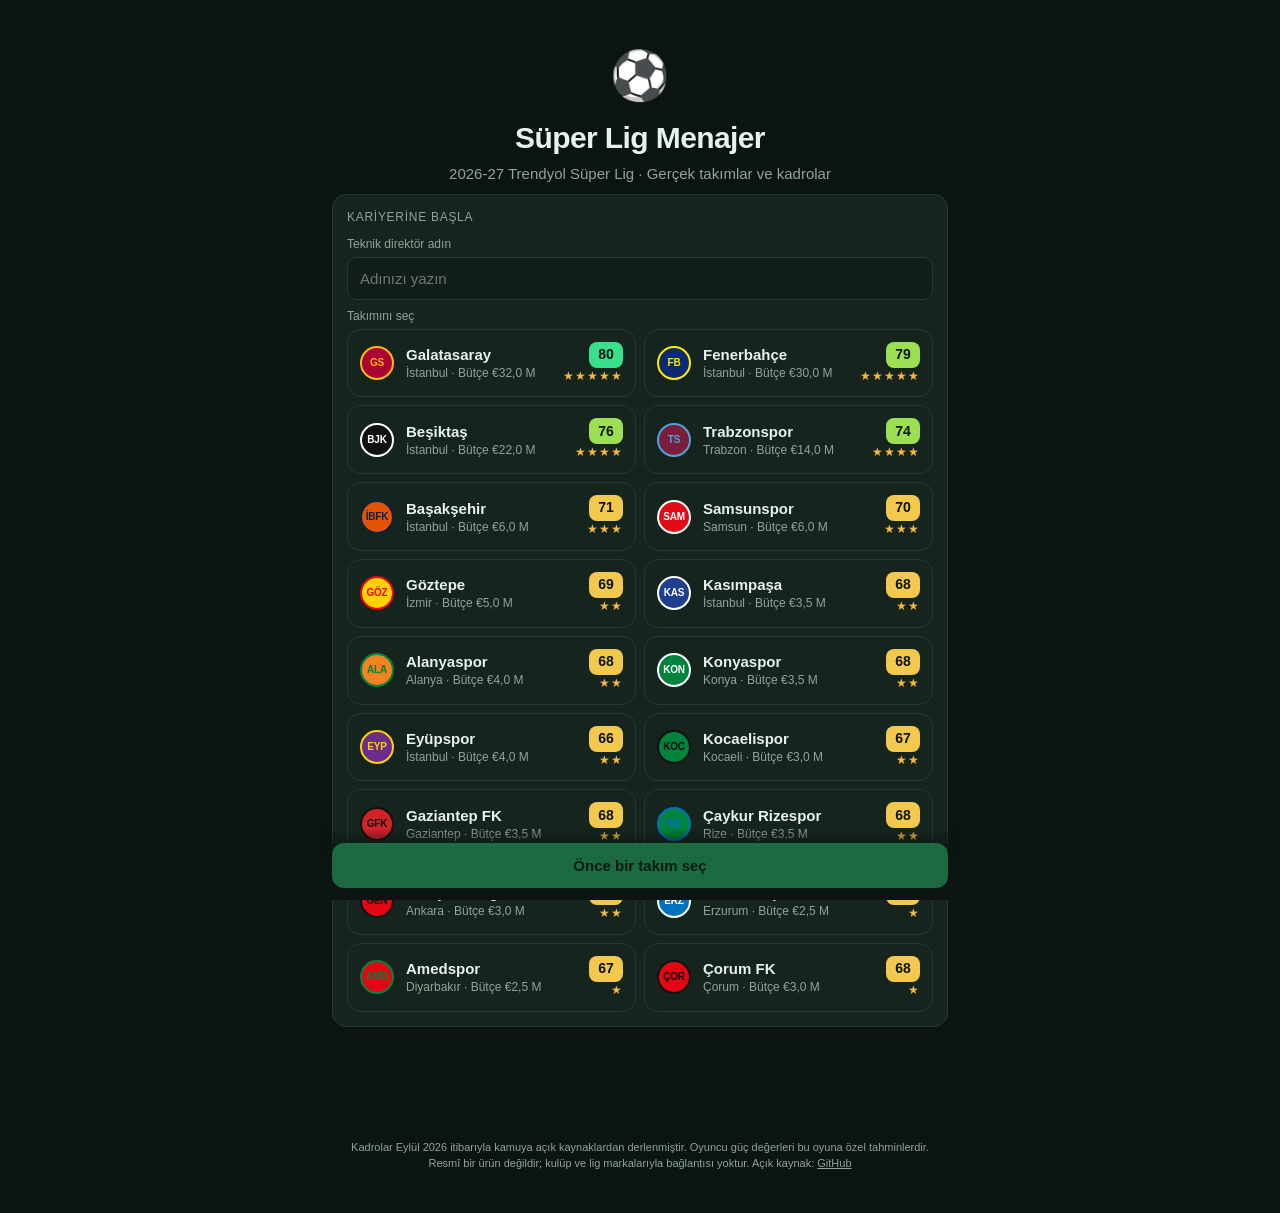
==== index.html @ 1d1dc40d "Süper Lig Menajer 2026-27: ilk oynanabilir sürüm - 18 takım ve Eylül 2026 kadroları (yaklaşık 490 oy" ====
<!doctype html>
<html lang="tr">
<head>
  <meta charset="utf-8">
  <meta name="viewport" content="width=device-width, initial-scale=1, viewport-fit=cover">
  <meta name="theme-color" content="#0b1410">
  <meta name="description" content="2026-27 Türkiye Süper Lig teknik direktörlük oyunu. Gerçek takımlar, gerçek kadrolar, transferler, sakatlıklar ve canlı maç motoru.">
  <meta name="apple-mobile-web-app-capable" content="yes">
  <meta name="apple-mobile-web-app-status-bar-style" content="black-translucent">
  <meta name="apple-mobile-web-app-title" content="SL Menajer">
  <link rel="manifest" href="manifest.webmanifest">
  <link rel="icon" href="icons/icon-192.png">
  <link rel="apple-touch-icon" href="icons/icon-192.png">
  <title>Süper Lig Menajer 2026-27</title>
  <link rel="stylesheet" href="css/style.css">
</head>
<body>
  <div id="app"><div class="boot">Yükleniyor…</div></div>
  <div id="modal" hidden></div>
  <div id="toast" hidden></div>
  <noscript>Bu oyunu oynamak için tarayıcınızda JavaScript açık olmalı.</noscript>
  <script type="module" src="js/main.js"></script>
</body>
</html>
---- css/style.css ----
:root {
  --bg: #0b1410;
  --bg2: #111d18;
  --card: #16241e;
  --card2: #1c2d26;
  --line: #26392f;
  --text: #e8f1ec;
  --muted: #8ea59a;
  --accent: #2fd27a;
  --accent-ink: #062414;
  --warn: #f5b841;
  --bad: #f0564f;
  --info: #5aa9ff;
  --elite: #37e08a;
  --good: #9ddf52;
  --mid: #f2c94c;
  --low: #f08a4b;
  --radius: 14px;
  --nav-h: 64px;
  --safe-b: env(safe-area-inset-bottom, 0px);
  --safe-t: env(safe-area-inset-top, 0px);
}

* { box-sizing: border-box; -webkit-tap-highlight-color: transparent; }
[hidden] { display: none !important; }
html, body { margin: 0; background: var(--bg); color: var(--text); }
body {
  font: 15px/1.4 -apple-system, BlinkMacSystemFont, "Segoe UI", Roboto, "Helvetica Neue", Arial, sans-serif;
  overscroll-behavior-y: none;
}
button, input, select { font: inherit; color: inherit; }
button { cursor: pointer; }
.boot { display: grid; place-items: center; height: 100vh; color: var(--muted); }

/* --- Yerleşim --- */
.shell { max-width: 640px; margin: 0 auto; min-height: 100vh; padding-bottom: calc(var(--nav-h) + var(--safe-b) + 12px); }
.top {
  position: sticky; top: 0; z-index: 20;
  display: flex; align-items: center; gap: 10px;
  padding: calc(10px + var(--safe-t)) 14px 10px;
  background: rgba(11, 20, 16, 0.94); backdrop-filter: blur(10px);
  border-bottom: 1px solid var(--line);
}
.top-info { flex: 1; min-width: 0; }
.top-team { font-weight: 700; white-space: nowrap; overflow: hidden; text-overflow: ellipsis; }
.top-sub { font-size: 12px; color: var(--muted); }
.top-sub b { color: var(--accent); font-weight: 600; }
.btn-continue {
  border: 0; border-radius: 999px; padding: 10px 18px; font-weight: 700;
  background: var(--accent); color: var(--accent-ink); box-shadow: 0 4px 16px rgba(47, 210, 122, 0.25);
}
.btn-continue:active { transform: scale(0.97); }

.nav {
  position: fixed; left: 0; right: 0; bottom: 0; z-index: 30;
  display: flex; justify-content: center;
  background: rgba(17, 29, 24, 0.97); border-top: 1px solid var(--line);
  padding-bottom: var(--safe-b);
}
.nav-inner { display: flex; width: 100%; max-width: 640px; }
.nav button {
  flex: 1; height: var(--nav-h); border: 0; background: none; color: var(--muted);
  display: flex; flex-direction: column; align-items: center; justify-content: center; gap: 2px; font-size: 11px; position: relative;
}
.nav button .ic { font-size: 20px; line-height: 1; }
.nav button.on { color: var(--accent); }
.nav .dot {
  position: absolute; top: 8px; left: calc(50% + 8px); min-width: 17px; height: 17px; padding: 0 4px;
  border-radius: 9px; background: var(--bad); color: #fff; font-size: 10px; font-weight: 700; display: grid; place-items: center;
}

main { padding: 12px 12px 0; }
.card { background: var(--card); border: 1px solid var(--line); border-radius: var(--radius); padding: 14px; margin-bottom: 12px; }
.card-h { display: flex; justify-content: space-between; align-items: baseline; font-size: 12px; text-transform: uppercase; letter-spacing: 0.06em; color: var(--muted); margin-bottom: 10px; }
.card-h span { text-transform: none; letter-spacing: 0; }
.muted { color: var(--muted); }
.small { font-size: 12px; }
.center { text-align: center; }
.row-flex { display: flex; gap: 8px; align-items: center; }
.grow { flex: 1; min-width: 0; }
.ellipsis { white-space: nowrap; overflow: hidden; text-overflow: ellipsis; }
.hr { height: 1px; background: var(--line); margin: 12px 0; }
.spacer { height: 8px; }

/* --- Düğmeler --- */
.btn {
  border: 1px solid var(--line); background: var(--card2); border-radius: 12px; padding: 11px 14px; font-weight: 600;
}
.btn:active { transform: scale(0.98); }
.btn.primary { background: var(--accent); color: var(--accent-ink); border-color: transparent; }
.btn.danger { background: rgba(240, 86, 79, 0.15); color: #ff8b85; border-color: rgba(240, 86, 79, 0.35); }
.btn.ghost { background: transparent; }
.btn.block { display: block; width: 100%; margin-top: 10px; }
.btn[disabled] { opacity: 0.45; pointer-events: none; }
.btns { display: flex; gap: 8px; flex-wrap: wrap; margin-top: 12px; }
.btns .btn { flex: 1; min-width: 120px; }

.tabs { display: flex; gap: 6px; margin-bottom: 12px; overflow-x: auto; scrollbar-width: none; }
.tabs::-webkit-scrollbar { display: none; }
.tabs button {
  border: 1px solid var(--line); background: var(--bg2); color: var(--muted);
  padding: 8px 14px; border-radius: 999px; white-space: nowrap; font-size: 13px; font-weight: 600;
}
.tabs button.on { background: var(--text); color: var(--bg); border-color: var(--text); }

.seg { display: flex; background: var(--bg2); border: 1px solid var(--line); border-radius: 12px; padding: 3px; }
.seg button { flex: 1; border: 0; background: none; padding: 8px 6px; border-radius: 9px; color: var(--muted); font-size: 13px; font-weight: 600; }
.seg button.on { background: var(--card2); color: var(--text); box-shadow: inset 0 0 0 1px var(--line); }

/* --- Rozet ve etiketler --- */
.badge {
  display: inline-grid; place-items: center; flex: none;
  width: 34px; height: 34px; border-radius: 50%;
  font-size: 10px; font-weight: 800; letter-spacing: -0.02em;
  border: 2px solid; text-shadow: none;
}
.badge.lg { width: 56px; height: 56px; font-size: 15px; border-width: 3px; }
.badge.sm { width: 24px; height: 24px; font-size: 8px; border-width: 2px; }

.ovr {
  display: inline-grid; place-items: center; min-width: 34px; height: 26px; padding: 0 6px;
  border-radius: 8px; font-weight: 800; font-size: 14px; color: #0b1410;
}
.r-elite { background: var(--elite); }
.r-good { background: var(--good); }
.r-mid { background: var(--mid); }
.r-low { background: var(--low); }

.pos {
  display: inline-block; min-width: 38px; text-align: center; font-size: 10px; font-weight: 800;
  padding: 3px 5px; border-radius: 6px; background: var(--bg2); border: 1px solid var(--line); color: var(--muted);
}
.pos.g-GK { color: #f5b841; }
.pos.g-DEF { color: #5aa9ff; }
.pos.g-MID { color: #37e08a; }
.pos.g-ATT { color: #f0564f; }

.tag { display: inline-block; font-size: 11px; padding: 2px 7px; border-radius: 6px; background: var(--bg2); border: 1px solid var(--line); color: var(--muted); }
.tag.warn { color: var(--warn); border-color: rgba(245, 184, 65, 0.4); }
.tag.bad { color: #ff8b85; border-color: rgba(240, 86, 79, 0.4); }
.tag.ok { color: var(--accent); border-color: rgba(47, 210, 122, 0.4); }
.tag.info { color: var(--info); border-color: rgba(90, 169, 255, 0.4); }

.bar { height: 6px; border-radius: 3px; background: var(--bg2); overflow: hidden; }
.bar > i { display: block; height: 100%; border-radius: 3px; background: var(--accent); }
.bar.warn > i { background: var(--warn); }
.bar.bad > i { background: var(--bad); }

.form-chip { display: inline-grid; place-items: center; width: 20px; height: 20px; border-radius: 5px; font-size: 11px; font-weight: 800; color: #0b1410; margin-right: 3px; }
.form-G { background: var(--elite); }
.form-B { background: #aab5af; }
.form-M { background: var(--bad); color: #fff; }

/* --- Listeler --- */
.list { display: flex; flex-direction: column; }
.item {
  display: flex; align-items: center; gap: 10px; padding: 10px 4px; border-bottom: 1px solid var(--line);
  background: none; border-left: 0; border-right: 0; border-top: 0; width: 100%; text-align: left;
}
.item:last-child { border-bottom: 0; }
.item:active { background: rgba(255, 255, 255, 0.03); }
.item .name { font-weight: 600; }
.item .sub { font-size: 12px; color: var(--muted); }
.item .icons { font-size: 13px; }
.cond { width: 38px; }
.cond .bar { height: 5px; }
.cond small { display: block; font-size: 10px; color: var(--muted); text-align: right; }

/* --- Ana sayfa --- */
.vs { display: flex; align-items: center; justify-content: space-between; gap: 8px; margin: 6px 0 10px; }
.vs-team { flex: 1; display: flex; flex-direction: column; align-items: center; gap: 6px; text-align: center; min-width: 0; }
.vs-team .nm { font-weight: 700; font-size: 14px; }
.vs-mid { text-align: center; font-weight: 800; font-size: 18px; min-width: 90px; }
.vs-mid small { display: block; font-weight: 500; font-size: 11px; color: var(--muted); margin-top: 2px; }
.kpis { display: grid; grid-template-columns: repeat(3, 1fr); gap: 8px; }
.kpi { background: var(--bg2); border: 1px solid var(--line); border-radius: 12px; padding: 10px; text-align: center; }
.kpi b { display: block; font-size: 20px; }
.kpi span { font-size: 11px; color: var(--muted); }
.news-item { padding: 8px 0; border-bottom: 1px solid var(--line); font-size: 13px; }
.news-item:last-child { border-bottom: 0; }
.news-item small { color: var(--muted); display: block; font-size: 11px; }

/* --- Tablo --- */
.table-wrap { overflow-x: auto; }
table.tbl { width: 100%; border-collapse: collapse; font-size: 13px; }
.tbl th { font-size: 11px; color: var(--muted); font-weight: 600; text-align: center; padding: 6px 3px; border-bottom: 1px solid var(--line); }
.tbl td { text-align: center; padding: 7px 3px; border-bottom: 1px solid var(--line); }
.tbl td.tl, .tbl th.tl { text-align: left; }
.tbl tr.me td { background: rgba(47, 210, 122, 0.1); }
.tbl td.rank { width: 26px; font-weight: 700; border-left: 3px solid transparent; }
.tbl tr.z-cl td.rank { border-left-color: var(--info); }
.tbl tr.z-el td.rank { border-left-color: var(--warn); }
.tbl tr.z-rel td.rank { border-left-color: var(--bad); }
.tbl .teamcell { display: flex; align-items: center; gap: 6px; }
.tbl b { font-weight: 800; }
.legend { display: flex; gap: 12px; flex-wrap: wrap; font-size: 11px; color: var(--muted); margin-top: 10px; }
.legend i { display: inline-block; width: 10px; height: 10px; border-radius: 2px; margin-right: 4px; vertical-align: -1px; }

.fx { display: grid; grid-template-columns: 1fr auto 1fr; align-items: center; gap: 8px; padding: 10px 2px; border-bottom: 1px solid var(--line); width: 100%; background: none; border-left: 0; border-right: 0; border-top: 0; }
.fx:last-child { border-bottom: 0; }
.fx .h { display: flex; align-items: center; justify-content: flex-end; gap: 6px; text-align: right; min-width: 0; }
.fx .a { display: flex; align-items: center; gap: 6px; min-width: 0; }
.fx .sc { font-weight: 800; min-width: 54px; text-align: center; background: var(--bg2); border-radius: 8px; padding: 4px 6px; }
.fx .sc.tbd { font-weight: 500; font-size: 11px; color: var(--muted); }
.fx.me { background: rgba(47, 210, 122, 0.07); }
.round-nav { display: flex; align-items: center; justify-content: space-between; margin-bottom: 8px; }
.round-nav button { width: 40px; height: 36px; border-radius: 10px; border: 1px solid var(--line); background: var(--bg2); font-size: 18px; }

/* --- Taktik tahtası --- */
.pitch {
  position: relative; width: 100%; aspect-ratio: 3 / 4; max-height: 70vh; margin: 0 auto;
  border-radius: 14px; overflow: hidden;
  background:
    linear-gradient(transparent 49.6%, rgba(255,255,255,.18) 49.6%, rgba(255,255,255,.18) 50.4%, transparent 50.4%),
    radial-gradient(circle at 50% 50%, transparent 17%, rgba(255,255,255,.18) 17.4%, transparent 17.8%),
    repeating-linear-gradient(180deg, #1d6b3e 0 10%, #1a6239 10% 20%);
  border: 2px solid rgba(255,255,255,.2);
}
.pitch::before, .pitch::after {
  content: ""; position: absolute; left: 25%; width: 50%; height: 14%; border: 2px solid rgba(255,255,255,.18);
}
.pitch::before { top: -2px; border-top: 0; }
.pitch::after { bottom: -2px; border-bottom: 0; }
.slot {
  position: absolute; transform: translate(-50%, -50%); z-index: 2;
  display: flex; flex-direction: column; align-items: center; gap: 1px;
  background: none; border: 0; padding: 0; width: 76px;
}
.slot .disc {
  width: 38px; height: 38px; border-radius: 50%; display: grid; place-items: center;
  font-weight: 800; font-size: 14px; background: #f4f7f5; color: #0b1410; border: 3px solid var(--accent);
  box-shadow: 0 2px 8px rgba(0,0,0,.35);
}
.slot.fit-ok .disc { border-color: var(--warn); }
.slot.fit-bad .disc { border-color: var(--bad); }
.slot.empty .disc { background: rgba(0,0,0,.35); color: #fff; border-style: dashed; }
.slot .nm { font-size: 10.5px; font-weight: 700; background: rgba(0,0,0,.55); padding: 1px 5px; border-radius: 5px; max-width: 76px; white-space: nowrap; overflow: hidden; text-overflow: ellipsis; }
.slot .ps { font-size: 9px; color: rgba(255,255,255,.75); }
.controls { display: grid; gap: 10px; margin-bottom: 12px; }
select.sel, input.inp {
  width: 100%; background: var(--bg2); border: 1px solid var(--line); border-radius: 10px; padding: 10px 12px; color: var(--text);
}
label.lbl { display: block; font-size: 12px; color: var(--muted); margin-bottom: 4px; }
.filters { display: grid; grid-template-columns: 1fr 1fr; gap: 8px; }
.filters .full { grid-column: 1 / -1; }
input[type=range] { width: 100%; accent-color: var(--accent); }

/* --- Modal --- */
#modal {
  position: fixed; inset: 0; z-index: 100; display: flex; align-items: flex-end; justify-content: center;
  background: rgba(0, 0, 0, 0.6);
}
.sheet {
  width: 100%; max-width: 640px; max-height: 92vh; overflow-y: auto;
  background: var(--bg2); border-radius: 20px 20px 0 0; border: 1px solid var(--line); border-bottom: 0;
  padding: 16px 16px calc(20px + var(--safe-b));
  animation: up 0.18s ease-out;
}
@keyframes up { from { transform: translateY(30px); opacity: 0.4; } to { transform: none; opacity: 1; } }
.sheet-h { display: flex; align-items: center; gap: 10px; margin-bottom: 12px; }
.sheet-h h2 { margin: 0; font-size: 18px; flex: 1; min-width: 0; }
.x { width: 34px; height: 34px; border-radius: 50%; border: 1px solid var(--line); background: var(--card); font-size: 16px; }
.grid2 { display: grid; grid-template-columns: 1fr 1fr; gap: 8px; }
.grid3 { display: grid; grid-template-columns: repeat(3, 1fr); gap: 8px; }
.stat { background: var(--card); border: 1px solid var(--line); border-radius: 10px; padding: 8px 10px; }
.stat span { display: block; font-size: 11px; color: var(--muted); }
.stat b { font-size: 15px; }
.note { margin-top: 10px; padding: 10px 12px; border-radius: 10px; background: var(--card); border: 1px solid var(--line); font-size: 14px; }
.note.ok { border-color: rgba(47,210,122,.5); }
.note.bad { border-color: rgba(240,86,79,.5); }
.msg-body { white-space: pre-line; line-height: 1.5; }

#toast {
  position: fixed; left: 50%; bottom: calc(var(--nav-h) + var(--safe-b) + 16px); transform: translateX(-50%); z-index: 200;
  background: var(--text); color: var(--bg); padding: 10px 16px; border-radius: 12px; font-weight: 600; font-size: 14px;
  max-width: calc(100% - 32px); box-shadow: 0 6px 24px rgba(0,0,0,.4);
}

/* --- Canlı maç --- */
.match { max-width: 640px; margin: 0 auto; min-height: 100vh; display: flex; flex-direction: column; padding: calc(10px + var(--safe-t)) 12px calc(12px + var(--safe-b)); }
.sb { display: grid; grid-template-columns: 1fr auto 1fr; align-items: center; gap: 8px; background: var(--card); border: 1px solid var(--line); border-radius: 16px; padding: 14px 10px; }
.sb-team { display: flex; flex-direction: column; align-items: center; gap: 6px; text-align: center; font-weight: 700; font-size: 13px; min-width: 0; }
.sb-score { font-size: 38px; font-weight: 900; letter-spacing: 0.02em; text-align: center; line-height: 1; }
.sb-min { font-size: 13px; font-weight: 700; color: var(--accent); margin-top: 6px; }
.poss { display: flex; height: 6px; border-radius: 3px; overflow: hidden; margin: 10px 0 4px; }
.mstats { display: flex; justify-content: space-between; font-size: 12px; color: var(--muted); }
.mctl { display: flex; gap: 6px; margin: 10px 0 8px; }
.mctl .btn { padding: 9px 10px; font-size: 13px; }
.mctl .btn.on { background: var(--text); color: var(--bg); }
.feed { flex: 1; overflow-y: auto; margin-top: 8px; display: flex; flex-direction: column; gap: 6px; min-height: 200px; }
.ev { display: flex; gap: 10px; padding: 8px 10px; border-radius: 10px; background: var(--card); font-size: 13.5px; border-left: 3px solid transparent; }
.ev .t { font-weight: 800; color: var(--muted); min-width: 34px; }
.ev.goal { background: rgba(47, 210, 122, 0.14); border-left-color: var(--accent); font-weight: 600; }
.ev.red { border-left-color: var(--bad); }
.ev.yellow { border-left-color: var(--warn); }
.ev.half, .ev.end, .ev.info { background: var(--card2); color: var(--muted); font-weight: 600; }
.ev.filler { background: transparent; color: var(--muted); }

.hero { text-align: center; padding: 30px 16px 10px; }
.hero h1 { font-size: 30px; margin: 8px 0 4px; letter-spacing: -0.02em; }
.hero p { color: var(--muted); margin: 0; }
.ball { font-size: 48px; }
.team-pick { display: grid; grid-template-columns: 1fr; gap: 8px; }
.team-card {
  display: flex; align-items: center; gap: 12px; padding: 12px; border-radius: 14px; border: 1px solid var(--line);
  background: var(--card); text-align: left; width: 100%;
}
.team-card.on { border-color: var(--accent); box-shadow: inset 0 0 0 1px var(--accent); }
.stars { color: var(--warn); font-size: 12px; letter-spacing: 1px; }
.start-bar {
  position: sticky; bottom: 0; z-index: 10; margin: 0 -12px; padding: 4px 12px calc(12px + var(--safe-b));
  background: linear-gradient(transparent, var(--bg) 35%);
}
.footer-note { color: var(--muted); font-size: 11px; text-align: center; padding: 18px 10px 30px; line-height: 1.5; }
.footer-note a { color: var(--muted); }

@media (min-width: 560px) {
  .team-pick { grid-template-columns: 1fr 1fr; }
  #modal { align-items: center; }
  .sheet { border-radius: 20px; border-bottom: 1px solid var(--line); max-height: 86vh; }
}
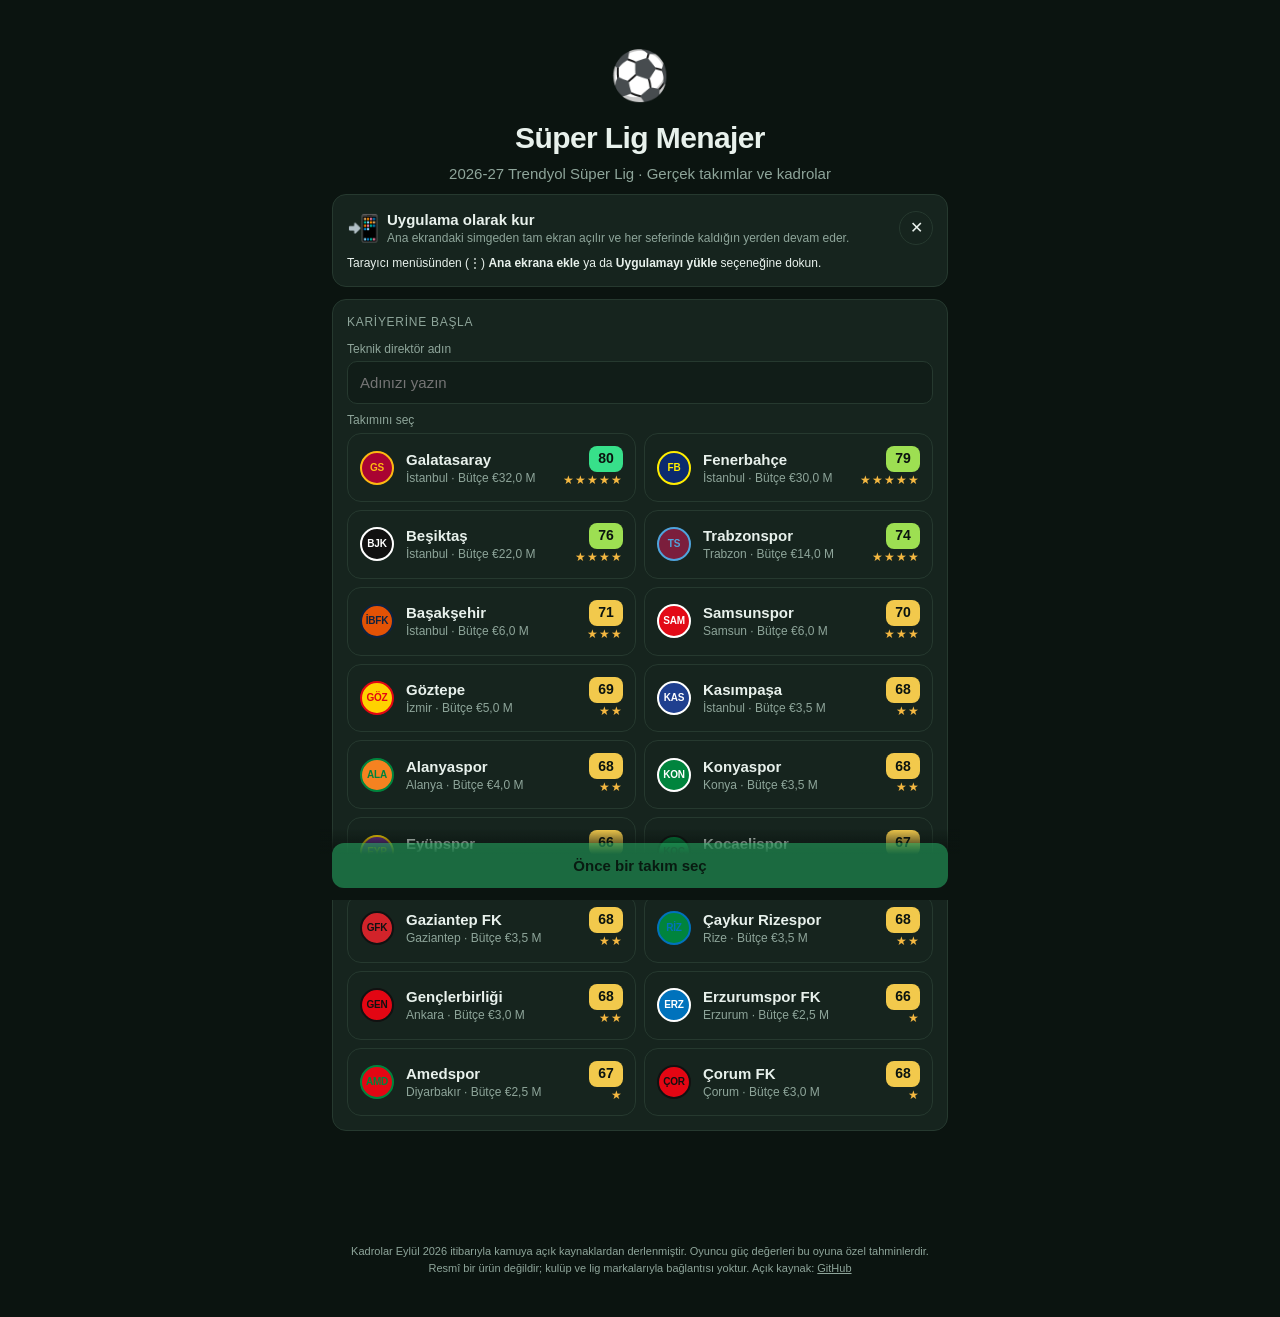
==== commit e7ceeac5: "Mobil uygulama deneyimi: kaldığı yerden açılış ve kurulum - Kayıt varsa başlangıç ekranı atlanır, oy" ====
--- a/index.html
+++ b/index.html
@@ -5,12 +5,13 @@
   <meta name="viewport" content="width=device-width, initial-scale=1, viewport-fit=cover">
   <meta name="theme-color" content="#0b1410">
   <meta name="description" content="2026-27 Türkiye Süper Lig teknik direktörlük oyunu. Gerçek takımlar, gerçek kadrolar, transferler, sakatlıklar ve canlı maç motoru.">
+  <meta name="mobile-web-app-capable" content="yes">
   <meta name="apple-mobile-web-app-capable" content="yes">
   <meta name="apple-mobile-web-app-status-bar-style" content="black-translucent">
   <meta name="apple-mobile-web-app-title" content="SL Menajer">
   <link rel="manifest" href="manifest.webmanifest">
   <link rel="icon" href="icons/icon-192.png">
-  <link rel="apple-touch-icon" href="icons/icon-192.png">
+  <link rel="apple-touch-icon" sizes="180x180" href="icons/apple-touch-icon.png">
   <title>Süper Lig Menajer 2026-27</title>
   <link rel="stylesheet" href="css/style.css">
 </head>
--- a/css/style.css
+++ b/css/style.css
@@ -24,6 +24,10 @@
 * { box-sizing: border-box; -webkit-tap-highlight-color: transparent; }
 [hidden] { display: none !important; }
 html, body { margin: 0; background: var(--bg); color: var(--text); }
+html { -webkit-text-size-adjust: 100%; overscroll-behavior: none; }
+body { -webkit-touch-callout: none; }
+button, .item, .nav, .top, .tabs, .seg, .slot { -webkit-user-select: none; user-select: none; touch-action: manipulation; }
+.install { border-color: rgba(47, 210, 122, 0.45); background: linear-gradient(135deg, rgba(47, 210, 122, 0.12), var(--card) 60%); }
 body {
   font: 15px/1.4 -apple-system, BlinkMacSystemFont, "Segoe UI", Roboto, "Helvetica Neue", Arial, sans-serif;
   overscroll-behavior-y: none;
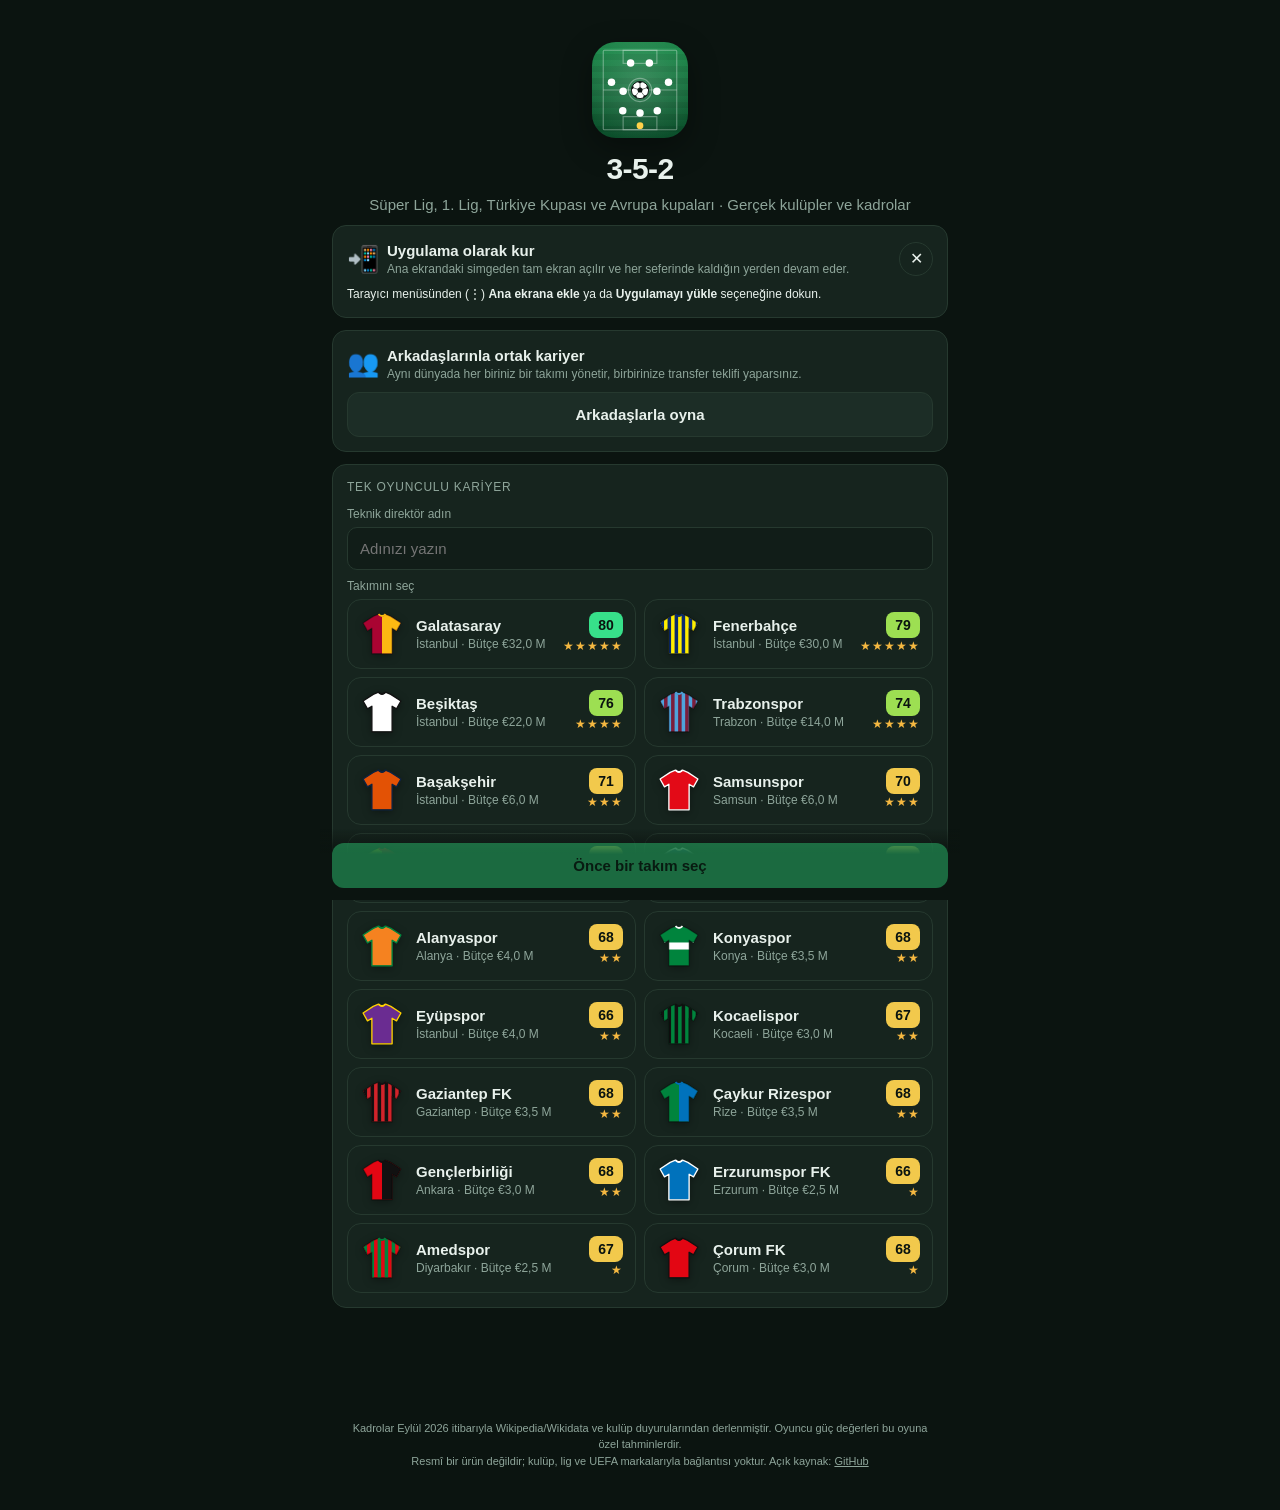
==== commit ef16aecb: "Oyunun adı 3-5-2 oldu, yeni futbol logosu - Sahada 3-5-2 dizilişi ve futbol topundan oluşan yeni log" ====
--- a/index.html
+++ b/index.html
@@ -4,15 +4,16 @@
   <meta charset="utf-8">
   <meta name="viewport" content="width=device-width, initial-scale=1, viewport-fit=cover">
   <meta name="theme-color" content="#0b1410">
-  <meta name="description" content="2026-27 Türkiye Süper Lig teknik direktörlük oyunu. Gerçek takımlar, gerçek kadrolar, transferler, sakatlıklar ve canlı maç motoru.">
+  <meta name="description" content="3-5-2: Süper Lig'den Avrupa kupalarına teknik direktörlük oyunu. Gerçek kulüpler ve kadrolar, transferler, canlı maç motoru, arkadaşlarla ortak kariyer.">
   <meta name="mobile-web-app-capable" content="yes">
   <meta name="apple-mobile-web-app-capable" content="yes">
   <meta name="apple-mobile-web-app-status-bar-style" content="black-translucent">
-  <meta name="apple-mobile-web-app-title" content="SL Menajer">
+  <meta name="apple-mobile-web-app-title" content="3-5-2">
   <link rel="manifest" href="manifest.webmanifest">
   <link rel="icon" href="icons/icon-192.png">
+  <link rel="icon" type="image/svg+xml" href="icons/logo.svg">
   <link rel="apple-touch-icon" sizes="180x180" href="icons/apple-touch-icon.png">
-  <title>Süper Lig Menajer 2026-27</title>
+  <title>3-5-2</title>
   <link rel="stylesheet" href="css/style.css">
 </head>
 <body>
--- a/css/style.css
+++ b/css/style.css
@@ -54,6 +54,18 @@
   background: var(--accent); color: var(--accent-ink); box-shadow: 0 4px 16px rgba(47, 210, 122, 0.25);
 }
 .btn-continue:active { transform: scale(0.97); }
+.btn-continue small { font-weight: 600; opacity: 0.75; margin-left: 2px; }
+.btn-continue.live { background: var(--bad); color: #fff; box-shadow: 0 4px 16px rgba(240, 86, 79, 0.3); }
+.btn-continue.ready { background: var(--card2); color: var(--accent); box-shadow: inset 0 0 0 1px var(--accent); }
+.online { border-color: rgba(90, 169, 255, 0.45); background: linear-gradient(135deg, rgba(90, 169, 255, 0.12), var(--card) 60%); }
+.code-big { font-size: 34px; font-weight: 900; letter-spacing: 0.18em; text-align: center; font-family: ui-monospace, SFMono-Regular, Menlo, monospace; margin: 6px 0; }
+.member { display: flex; align-items: center; gap: 10px; padding: 8px 0; border-bottom: 1px solid var(--line); }
+.member:last-child { border-bottom: 0; }
+.team-card[disabled] { opacity: 0.4; }
+.tag.human { color: var(--info); border-color: rgba(90, 169, 255, 0.4); margin-left: 4px; }
+input.inp.code { text-transform: uppercase; letter-spacing: 0.2em; font-weight: 800; text-align: center; font-size: 20px; }
+.spin { display: inline-block; width: 14px; height: 14px; border: 2px solid var(--muted); border-top-color: transparent; border-radius: 50%; animation: spin 0.8s linear infinite; vertical-align: -2px; }
+@keyframes spin { to { transform: rotate(360deg); } }
 
 .nav {
   position: fixed; left: 0; right: 0; bottom: 0; z-index: 30;
@@ -310,6 +322,7 @@
   background: var(--card); text-align: left; width: 100%;
 }
 .team-card.on { border-color: var(--accent); box-shadow: inset 0 0 0 1px var(--accent); }
+.kit { flex: none; display: block; filter: drop-shadow(0 2px 4px rgba(0, 0, 0, 0.35)); }
 .stars { color: var(--warn); font-size: 12px; letter-spacing: 1px; }
 .start-bar {
   position: sticky; bottom: 0; z-index: 10; margin: 0 -12px; padding: 4px 12px calc(12px + var(--safe-b));
@@ -323,3 +336,48 @@
   #modal { align-items: center; }
   .sheet { border-radius: 20px; border-bottom: 1px solid var(--line); max-height: 86vh; }
 }
+
+/* --- Turnuvalar, Gündem, kariyer --- */
+.nav button { font-size: 10px; }
+.chips { display: flex; gap: 6px; overflow-x: auto; padding: 0 0 6px; margin-bottom: 8px; scrollbar-width: none; }
+.chips::-webkit-scrollbar { display: none; }
+.chip { white-space: nowrap; flex: none; border: 1px solid var(--line); background: var(--card); color: var(--muted); border-radius: 18px; padding: 7px 12px; font-size: 13px; }
+.chip.on { color: var(--accent); border-color: var(--accent); font-weight: 700; }
+.fx-label { font-size: 11px; color: var(--muted); padding: 8px 4px 0; }
+.fx-pens { display: block; font-size: 10px; color: var(--muted); font-weight: 500; }
+.news-row { display: flex; gap: 10px; padding: 10px 0; border-bottom: 1px solid var(--line); }
+.news-row:last-child { border-bottom: 0; }
+.news-row .ic { font-size: 18px; line-height: 1.2; flex: none; width: 24px; text-align: center; }
+.news-row b { display: block; margin-bottom: 2px; }
+.news-row small { display: block; color: var(--muted); margin-top: 3px; font-size: 11px; }
+.news-row.mine { background: linear-gradient(90deg, rgba(47, 210, 122, 0.08), transparent); }
+.tie { display: flex; align-items: center; gap: 8px; padding: 8px 0; border-bottom: 1px solid var(--line); font-size: 13px; }
+.tie:last-child { border-bottom: 0; }
+.tie .t { flex: 1; min-width: 0; display: flex; align-items: center; gap: 6px; }
+.tie .t.r { justify-content: flex-end; text-align: right; }
+.tie .t.win { font-weight: 800; }
+.tie .s { font-weight: 800; min-width: 54px; text-align: center; }
+.tie .s small { display: block; font-weight: 500; color: var(--muted); font-size: 10px; }
+.stage-h { font-size: 12px; text-transform: uppercase; letter-spacing: .04em; color: var(--muted); margin: 12px 0 2px; }
+.tbl tr.z-up td.rank { box-shadow: inset 3px 0 0 var(--accent); }
+.tbl tr.z-po td.rank { box-shadow: inset 3px 0 0 var(--info); }
+.tbl tr.z-ko td.rank { box-shadow: inset 3px 0 0 var(--warn); }
+.achv { display: grid; grid-template-columns: repeat(auto-fill, minmax(140px, 1fr)); gap: 8px; }
+.achv .a { border: 1px solid var(--line); border-radius: 12px; padding: 10px; opacity: .45; font-size: 12px; }
+.achv .a b { display: block; font-size: 13px; margin: 4px 0 2px; }
+.achv .a.on { opacity: 1; border-color: var(--accent); }
+.trophy { display: flex; align-items: center; gap: 10px; padding: 8px 0; border-bottom: 1px solid var(--line); }
+.trophy .big { font-size: 26px; }
+.opt { display: block; width: 100%; text-align: left; margin: 6px 0; padding: 10px 12px; border-radius: 12px; border: 1px solid var(--line); background: transparent; color: inherit; font-size: 14px; }
+.opt small { display: block; color: var(--muted); margin-top: 3px; font-size: 11px; }
+.opt.on { border-color: var(--accent); background: rgba(47, 210, 122, 0.1); }
+.press-q { font-weight: 700; margin: 14px 0 4px; }
+.status-line { display: flex; align-items: center; gap: 8px; padding: 7px 0; border-bottom: 1px solid var(--line); font-size: 13px; }
+.status-line:last-child { border-bottom: 0; }
+.status-line .grow { min-width: 0; }
+.star-btn.on { color: var(--warn); border-color: var(--warn); }
+.upcoming { font-size: 12px; color: var(--muted); }
+.upcoming b { color: var(--text, inherit); }
+
+/* Logo */
+.hero .logo { width: 96px; height: 96px; border-radius: 24px; display: block; margin: 0 auto 10px; box-shadow: 0 10px 30px rgba(0, 0, 0, 0.35); }
